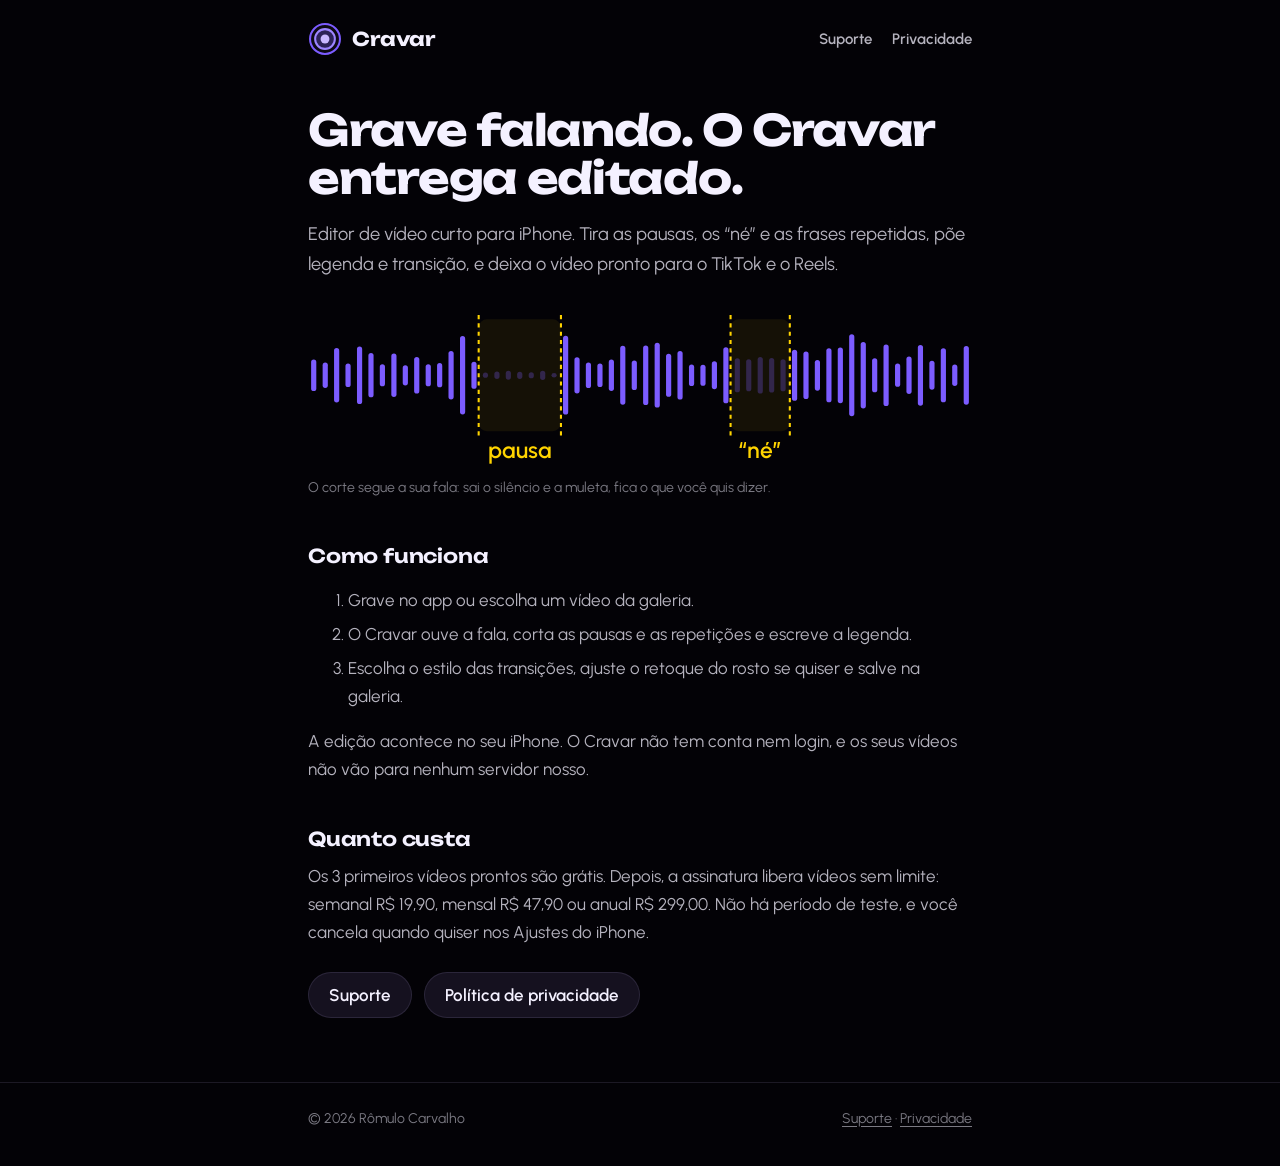
==== index.html @ a5cb66d9 "Site do Cravar: início, suporte e política de privacidade" ====
<!doctype html>
<html lang="pt-BR">
<head>
<meta charset="utf-8">
<meta name="viewport" content="width=device-width, initial-scale=1, viewport-fit=cover">
<title>Cravar</title>
<meta name="description" content="Editor de vídeo curto para iPhone: tira as pausas, os “né” e as frases repetidas, põe legenda e transição, e entrega pronto para o TikTok e o Reels.">
<meta name="theme-color" content="#030206">
<link rel="icon" href="icon.png" type="image/png">
<link rel="apple-touch-icon" href="icon.png">
<link rel="preconnect" href="https://fonts.googleapis.com">
<link rel="preconnect" href="https://fonts.gstatic.com" crossorigin>
<link href="https://fonts.googleapis.com/css2?family=Unbounded:wght@600;700&family=Urbanist:wght@400;600&display=swap" rel="stylesheet">
<link rel="stylesheet" href="style.css">
</head>
<body>
<header class="wrap top">
  <a class="brand" href="./" aria-label="Cravar, início"><svg viewBox="0 0 100 100" aria-hidden="true"><circle cx="50" cy="50" r="44" fill="#0d0a14" stroke="#7c5cff" stroke-width="6"/><circle cx="50" cy="50" r="29" fill="#2c2257" stroke="#9d85ff" stroke-width="6"/><circle cx="50" cy="50" r="13" fill="#c9b8ff"/></svg>Cravar</a>
  <nav class="nav" aria-label="Páginas"><a href="suporte/">Suporte</a><a href="privacidade/">Privacidade</a></nav>
</header>

<main class="wrap">
  <h1>Grave falando. O Cravar entrega editado.</h1>
  <p class="lede">Editor de vídeo curto para iPhone. Tira as pausas, os “né” e as frases repetidas, põe legenda e transição, e deixa o vídeo pronto para o TikTok e o Reels.</p>

  <figure class="wave">
    <svg viewBox="0 0 640 148" role="img" aria-label="Onda de uma fala com uma pausa e um “né” marcados para sair"><style>.wave rect{fill:#7c5cff}.wave rect.cut{opacity:.28}.wave .zone{fill:rgba(255,212,0,.07)}.wave .edge{stroke:#ffd400;stroke-width:2;stroke-dasharray:4 4}.wave text{fill:#ffd400;font:600 22px Urbanist,system-ui,sans-serif}</style><rect class="zone" x="164.5" y="6" width="79.2" height="108" rx="8"/><line class="edge" x1="164.5" y1="2" x2="164.5" y2="118"/><line class="edge" x1="243.8" y1="2" x2="243.8" y2="118"/><text x="204.1" y="140" text-anchor="middle">pausa</text><rect class="zone" x="407.3" y="6" width="57.2" height="108" rx="8"/><line class="edge" x1="407.3" y1="2" x2="407.3" y2="118"/><line class="edge" x1="464.4" y1="2" x2="464.4" y2="118"/><text x="435.9" y="140" text-anchor="middle">“né”</text><rect x="3.0" y="44.8" width="5" height="30.5" rx="2.5"/><rect x="14.1" y="47.8" width="5" height="24.4" rx="2.5"/><rect x="25.1" y="33.8" width="5" height="52.4" rx="2.5"/><rect x="36.1" y="48.7" width="5" height="22.6" rx="2.5"/><rect x="47.2" y="32.3" width="5" height="55.4" rx="2.5"/><rect x="58.2" y="38.6" width="5" height="42.7" rx="2.5"/><rect x="69.2" y="49.3" width="5" height="21.4" rx="2.5"/><rect x="80.3" y="39.0" width="5" height="41.9" rx="2.5"/><rect x="91.3" y="50.3" width="5" height="19.5" rx="2.5"/><rect x="102.3" y="42.4" width="5" height="35.2" rx="2.5"/><rect x="113.4" y="49.3" width="5" height="21.3" rx="2.5"/><rect x="124.4" y="48.3" width="5" height="23.3" rx="2.5"/><rect x="135.4" y="36.6" width="5" height="46.7" rx="2.5"/><rect x="146.5" y="22.2" width="5" height="75.6" rx="2.5"/><rect x="157.5" y="47.1" width="5" height="25.9" rx="2.5"/><rect class="cut" x="168.5" y="57.4" width="5" height="5.1" rx="2.5"/><rect class="cut" x="179.6" y="56.4" width="5" height="7.1" rx="2.5"/><rect class="cut" x="190.6" y="55.6" width="5" height="8.7" rx="2.5"/><rect class="cut" x="201.6" y="56.6" width="5" height="6.9" rx="2.5"/><rect class="cut" x="212.7" y="57.0" width="5" height="6.0" rx="2.5"/><rect class="cut" x="223.7" y="55.6" width="5" height="8.9" rx="2.5"/><rect class="cut" x="234.7" y="57.9" width="5" height="4.2" rx="2.5"/><rect x="245.8" y="22.0" width="5" height="75.9" rx="2.5"/><rect x="256.8" y="42.6" width="5" height="34.9" rx="2.5"/><rect x="267.8" y="47.6" width="5" height="24.8" rx="2.5"/><rect x="278.9" y="48.7" width="5" height="22.6" rx="2.5"/><rect x="289.9" y="44.9" width="5" height="30.2" rx="2.5"/><rect x="300.9" y="31.6" width="5" height="56.8" rx="2.5"/><rect x="312.0" y="45.7" width="5" height="28.6" rx="2.5"/><rect x="323.0" y="31.3" width="5" height="57.4" rx="2.5"/><rect x="334.1" y="28.7" width="5" height="62.5" rx="2.5"/><rect x="345.1" y="39.2" width="5" height="41.6" rx="2.5"/><rect x="356.1" y="36.7" width="5" height="46.7" rx="2.5"/><rect x="367.2" y="49.7" width="5" height="20.7" rx="2.5"/><rect x="378.2" y="49.9" width="5" height="20.3" rx="2.5"/><rect x="389.2" y="46.6" width="5" height="26.8" rx="2.5"/><rect x="400.3" y="32.9" width="5" height="54.2" rx="2.5"/><rect class="cut" x="411.3" y="43.6" width="5" height="32.8" rx="2.5"/><rect class="cut" x="422.3" y="44.5" width="5" height="31.0" rx="2.5"/><rect class="cut" x="433.4" y="42.3" width="5" height="35.4" rx="2.5"/><rect class="cut" x="444.4" y="43.4" width="5" height="33.3" rx="2.5"/><rect class="cut" x="455.4" y="44.6" width="5" height="30.8" rx="2.5"/><rect x="466.5" y="35.4" width="5" height="49.3" rx="2.5"/><rect x="477.5" y="37.1" width="5" height="45.8" rx="2.5"/><rect x="488.5" y="45.2" width="5" height="29.7" rx="2.5"/><rect x="499.6" y="34.0" width="5" height="52.0" rx="2.5"/><rect x="510.6" y="33.2" width="5" height="53.7" rx="2.5"/><rect x="521.6" y="20.5" width="5" height="78.9" rx="2.5"/><rect x="532.7" y="27.9" width="5" height="64.1" rx="2.5"/><rect x="543.7" y="43.5" width="5" height="33.0" rx="2.5"/><rect x="554.7" y="30.3" width="5" height="59.4" rx="2.5"/><rect x="565.8" y="48.7" width="5" height="22.5" rx="2.5"/><rect x="576.8" y="42.0" width="5" height="36.0" rx="2.5"/><rect x="587.8" y="30.8" width="5" height="58.5" rx="2.5"/><rect x="598.9" y="46.1" width="5" height="27.8" rx="2.5"/><rect x="609.9" y="33.9" width="5" height="52.2" rx="2.5"/><rect x="620.9" y="49.7" width="5" height="20.6" rx="2.5"/><rect x="632.0" y="31.7" width="5" height="56.7" rx="2.5"/></svg>
    <figcaption>O corte segue a sua fala: sai o silêncio e a muleta, fica o que você quis dizer.</figcaption>
  </figure>

  <h2>Como funciona</h2>
  <ol>
    <li>Grave no app ou escolha um vídeo da galeria.</li>
    <li>O Cravar ouve a fala, corta as pausas e as repetições e escreve a legenda.</li>
    <li>Escolha o estilo das transições, ajuste o retoque do rosto se quiser e salve na galeria.</li>
  </ol>
  <p>A edição acontece no seu iPhone. O Cravar não tem conta nem login, e os seus vídeos não vão para nenhum servidor nosso.</p>

  <h2>Quanto custa</h2>
  <p>Os 3 primeiros vídeos prontos são grátis. Depois, a assinatura libera vídeos sem limite: semanal R$&nbsp;19,90, mensal R$&nbsp;47,90 ou anual R$&nbsp;299,00. Não há período de teste, e você cancela quando quiser nos Ajustes do iPhone.</p>

  <div class="links">
    <a class="btn" href="suporte/">Suporte</a>
    <a class="btn" href="privacidade/">Política de privacidade</a>
  </div>
</main>

<footer>
  <div class="wrap"><span>© 2026 Rômulo Carvalho</span><span><a href="suporte/">Suporte</a> · <a href="privacidade/">Privacidade</a></span></div>
</footer>
</body>
</html>
---- style.css ----
/* Cravar: preto profundo, violeta como assinatura, amarelo só onde a edição acontece (o mesmo do app). */
:root {
  --bg: #030206;
  --surface: #0d0a14;
  --surface2: #15111f;
  --line: rgba(201, 184, 255, 0.12);
  --text: #f4f1ff;
  --text2: rgba(244, 241, 255, 0.74);
  --text3: rgba(244, 241, 255, 0.5);
  --accent: #7c5cff;
  --accent2: #9d85ff;
  --soft: #c9b8ff;
  --gold: #ffd400;
  color-scheme: dark;
}

* { box-sizing: border-box; }

html { background: var(--bg); }

body {
  margin: 0;
  background: var(--bg);
  color: var(--text2);
  font: 400 17px/1.65 "Urbanist", system-ui, -apple-system, "Segoe UI", sans-serif;
  -webkit-font-smoothing: antialiased;
}

.wrap {
  max-width: 44rem;
  margin: 0 auto;
  padding-inline: 20px;
}

a { color: var(--soft); text-underline-offset: 3px; }
a:hover { color: var(--text); }
a:focus-visible { outline: 2px solid var(--gold); outline-offset: 3px; border-radius: 4px; }

/* topo */
.top {
  display: flex;
  align-items: center;
  justify-content: space-between;
  gap: 16px;
  padding-block: 22px;
  flex-wrap: wrap;
}
.brand {
  display: inline-flex;
  align-items: center;
  gap: 10px;
  color: var(--text);
  text-decoration: none;
  font: 700 19px/1 "Unbounded", system-ui, sans-serif;
  letter-spacing: -0.02em;
}
.brand svg { width: 34px; height: 34px; flex: none; }
.nav { display: flex; gap: 20px; font-weight: 600; font-size: 15px; }
.nav a { color: var(--text2); text-decoration: none; }
.nav a[aria-current="page"] { color: var(--text); box-shadow: inset 0 -2px 0 var(--accent); }

/* títulos */
h1, h2, h3 { color: var(--text); font-family: "Unbounded", system-ui, sans-serif; text-wrap: balance; }
h1 { font-weight: 700; font-size: clamp(1.9rem, 5.2vw, 2.7rem); line-height: 1.12; letter-spacing: -0.03em; margin: 0 0 16px; }
h2 { font-weight: 600; font-size: 1.2rem; line-height: 1.3; letter-spacing: -0.01em; margin: 44px 0 10px; }
h3 { font-weight: 600; font-size: 1.02rem; line-height: 1.35; margin: 30px 0 6px; }
p, li { max-width: 65ch; }
p { margin: 0 0 14px; }
ul { padding-left: 1.2em; margin: 0 0 14px; }
li { margin-bottom: 6px; }
strong { color: var(--text); font-weight: 600; }

.lede { font-size: 1.14rem; color: var(--text2); }
.meta { color: var(--text3); font-size: 15px; }

main { padding-block: 28px 64px; }

/* contato em destaque no suporte */
.contact {
  margin: 26px 0 8px;
  padding: 20px 22px;
  border: 1px solid var(--line);
  border-left: 3px solid var(--accent);
  border-radius: 14px;
  background: var(--surface);
}
.contact p { margin: 0 0 6px; }
.contact .addr { font: 600 1.15rem/1.4 "Urbanist", system-ui, sans-serif; color: var(--text); word-break: break-all; }

/* a fala com as pausas cortadas, na página inicial */
.wave { margin: 34px 0 10px; }
.wave svg { display: block; width: 100%; height: auto; max-width: 100%; }
.wave figcaption { color: var(--text3); font-size: 14px; margin-top: 10px; }

.links { display: flex; flex-wrap: wrap; gap: 12px; margin-top: 26px; }
.btn {
  display: inline-flex;
  align-items: center;
  min-height: 46px;
  padding: 0 20px;
  border-radius: 999px;
  border: 1px solid var(--line);
  background: var(--surface2);
  color: var(--text);
  text-decoration: none;
  font-weight: 600;
}
.btn:hover { border-color: var(--accent2); color: var(--text); }

footer {
  border-top: 1px solid var(--line);
  padding-block: 24px 36px;
  color: var(--text3);
  font-size: 14px;
}
footer .wrap { display: flex; flex-wrap: wrap; gap: 8px 22px; justify-content: space-between; }
footer a { color: var(--text3); }

@media (max-width: 420px) {
  body { font-size: 16px; }
  .nav { gap: 16px; }
}
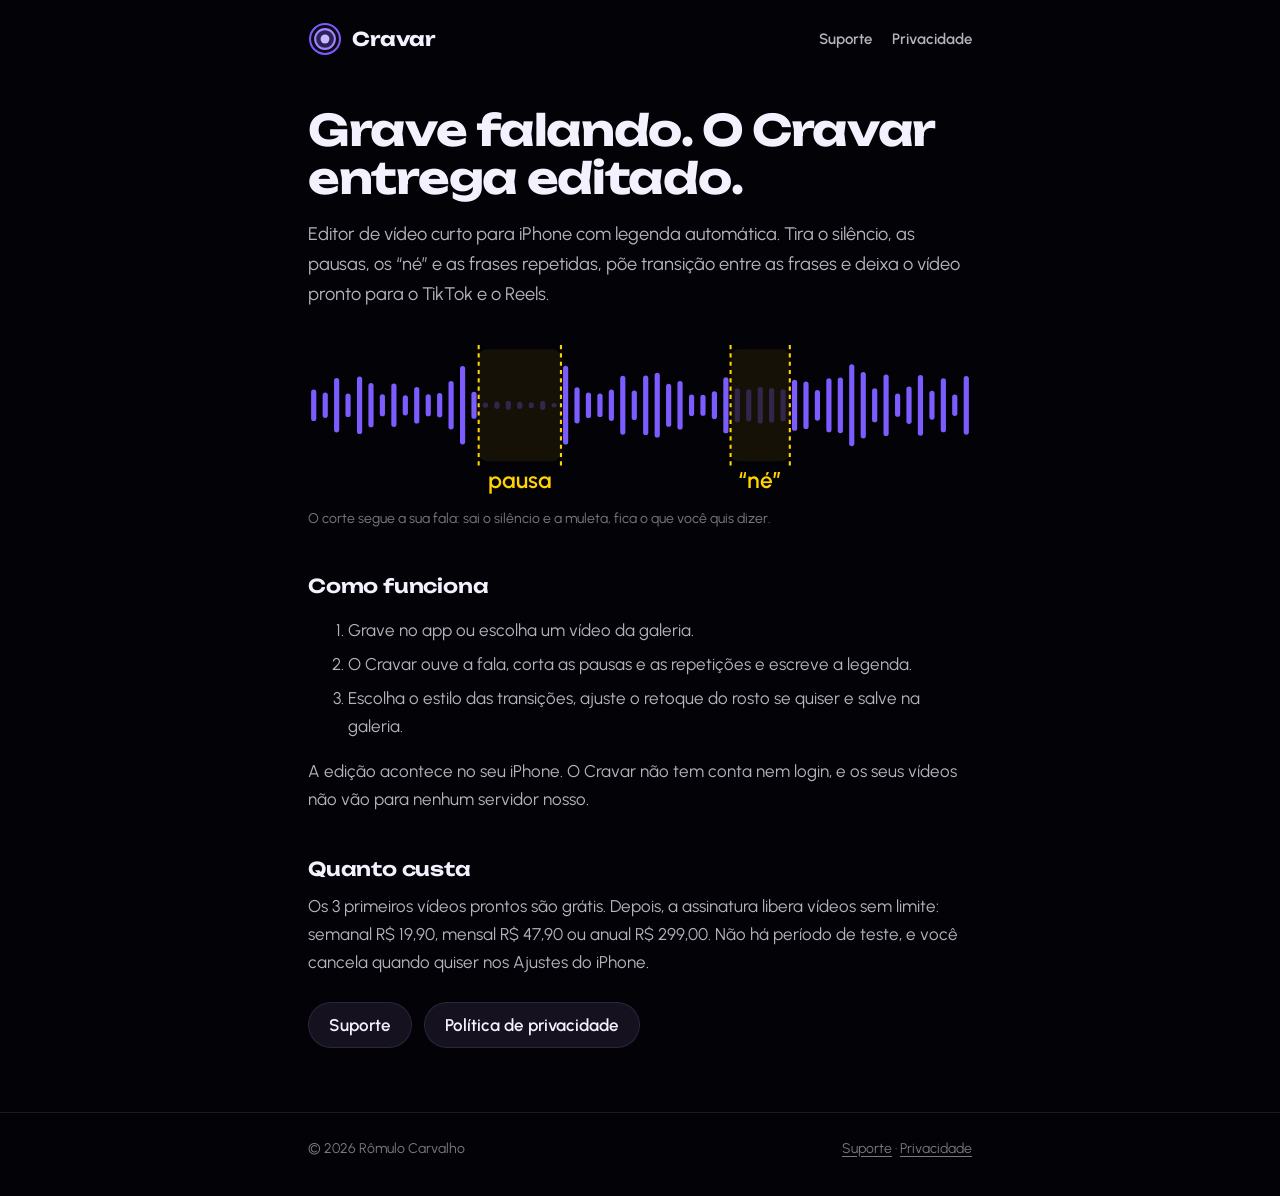
==== commit c61703f7: "Site: termos da busca no título e na descrição, dados estruturados do app e llms.txt" ====
--- a/index.html
+++ b/index.html
@@ -3,8 +3,8 @@
 <head>
 <meta charset="utf-8">
 <meta name="viewport" content="width=device-width, initial-scale=1, viewport-fit=cover">
-<title>Cravar</title>
-<meta name="description" content="Editor de vídeo curto para iPhone: tira as pausas, os “né” e as frases repetidas, põe legenda e transição, e entrega pronto para o TikTok e o Reels.">
+<title>Cravar: legenda automática e vídeo sem pausas no iPhone</title>
+<meta name="description" content="Cravar é um app de iPhone que faz legenda automática e tira as pausas, o silêncio, os “né” e as frases repetidas do seu vídeo falado, com transição entre as frases. Pronto para o TikTok e o Reels.">
 <meta name="theme-color" content="#030206">
 <link rel="icon" href="icon.png" type="image/png">
 <link rel="apple-touch-icon" href="icon.png">
@@ -12,6 +12,7 @@
 <link rel="preconnect" href="https://fonts.gstatic.com" crossorigin>
 <link href="https://fonts.googleapis.com/css2?family=Unbounded:wght@600;700&family=Urbanist:wght@400;600&display=swap" rel="stylesheet">
 <link rel="stylesheet" href="style.css">
+<script type="application/ld+json">{"@context": "https://schema.org", "@type": "MobileApplication", "name": "Cravar: Legenda Automática", "alternateName": "Cravar", "description": "Editor de vídeo falado para iPhone: legenda automática, corte do silêncio, das pausas, dos “né” e das frases repetidas, transição entre as frases e retoque leve do rosto. A edição acontece no iPhone, sem conta e sem login.", "operatingSystem": "iOS", "applicationCategory": "MultimediaApplication", "inLanguage": "pt-BR", "url": "https://romulorgc.github.io/cravar/", "author": {"@type": "Person", "name": "Rômulo Carvalho"}, "offers": {"@type": "Offer", "price": "0", "priceCurrency": "BRL", "description": "3 vídeos prontos grátis; depois assinatura semanal, mensal ou anual."}, "featureList": ["Legenda automática em português", "Remove silêncio e pausas", "Tira “né” e frases repetidas", "7 estilos de transição", "Retoque leve do rosto com intensidade", "Sem conta e sem login"]}</script>
 </head>
 <body>
 <header class="wrap top">
@@ -21,7 +22,7 @@
 
 <main class="wrap">
   <h1>Grave falando. O Cravar entrega editado.</h1>
-  <p class="lede">Editor de vídeo curto para iPhone. Tira as pausas, os “né” e as frases repetidas, põe legenda e transição, e deixa o vídeo pronto para o TikTok e o Reels.</p>
+  <p class="lede">Editor de vídeo curto para iPhone com legenda automática. Tira o silêncio, as pausas, os “né” e as frases repetidas, põe transição entre as frases e deixa o vídeo pronto para o TikTok e o Reels.</p>
 
   <figure class="wave">
     <svg viewBox="0 0 640 148" role="img" aria-label="Onda de uma fala com uma pausa e um “né” marcados para sair"><style>.wave rect{fill:#7c5cff}.wave rect.cut{opacity:.28}.wave .zone{fill:rgba(255,212,0,.07)}.wave .edge{stroke:#ffd400;stroke-width:2;stroke-dasharray:4 4}.wave text{fill:#ffd400;font:600 22px Urbanist,system-ui,sans-serif}</style><rect class="zone" x="164.5" y="6" width="79.2" height="108" rx="8"/><line class="edge" x1="164.5" y1="2" x2="164.5" y2="118"/><line class="edge" x1="243.8" y1="2" x2="243.8" y2="118"/><text x="204.1" y="140" text-anchor="middle">pausa</text><rect class="zone" x="407.3" y="6" width="57.2" height="108" rx="8"/><line class="edge" x1="407.3" y1="2" x2="407.3" y2="118"/><line class="edge" x1="464.4" y1="2" x2="464.4" y2="118"/><text x="435.9" y="140" text-anchor="middle">“né”</text><rect x="3.0" y="44.8" width="5" height="30.5" rx="2.5"/><rect x="14.1" y="47.8" width="5" height="24.4" rx="2.5"/><rect x="25.1" y="33.8" width="5" height="52.4" rx="2.5"/><rect x="36.1" y="48.7" width="5" height="22.6" rx="2.5"/><rect x="47.2" y="32.3" width="5" height="55.4" rx="2.5"/><rect x="58.2" y="38.6" width="5" height="42.7" rx="2.5"/><rect x="69.2" y="49.3" width="5" height="21.4" rx="2.5"/><rect x="80.3" y="39.0" width="5" height="41.9" rx="2.5"/><rect x="91.3" y="50.3" width="5" height="19.5" rx="2.5"/><rect x="102.3" y="42.4" width="5" height="35.2" rx="2.5"/><rect x="113.4" y="49.3" width="5" height="21.3" rx="2.5"/><rect x="124.4" y="48.3" width="5" height="23.3" rx="2.5"/><rect x="135.4" y="36.6" width="5" height="46.7" rx="2.5"/><rect x="146.5" y="22.2" width="5" height="75.6" rx="2.5"/><rect x="157.5" y="47.1" width="5" height="25.9" rx="2.5"/><rect class="cut" x="168.5" y="57.4" width="5" height="5.1" rx="2.5"/><rect class="cut" x="179.6" y="56.4" width="5" height="7.1" rx="2.5"/><rect class="cut" x="190.6" y="55.6" width="5" height="8.7" rx="2.5"/><rect class="cut" x="201.6" y="56.6" width="5" height="6.9" rx="2.5"/><rect class="cut" x="212.7" y="57.0" width="5" height="6.0" rx="2.5"/><rect class="cut" x="223.7" y="55.6" width="5" height="8.9" rx="2.5"/><rect class="cut" x="234.7" y="57.9" width="5" height="4.2" rx="2.5"/><rect x="245.8" y="22.0" width="5" height="75.9" rx="2.5"/><rect x="256.8" y="42.6" width="5" height="34.9" rx="2.5"/><rect x="267.8" y="47.6" width="5" height="24.8" rx="2.5"/><rect x="278.9" y="48.7" width="5" height="22.6" rx="2.5"/><rect x="289.9" y="44.9" width="5" height="30.2" rx="2.5"/><rect x="300.9" y="31.6" width="5" height="56.8" rx="2.5"/><rect x="312.0" y="45.7" width="5" height="28.6" rx="2.5"/><rect x="323.0" y="31.3" width="5" height="57.4" rx="2.5"/><rect x="334.1" y="28.7" width="5" height="62.5" rx="2.5"/><rect x="345.1" y="39.2" width="5" height="41.6" rx="2.5"/><rect x="356.1" y="36.7" width="5" height="46.7" rx="2.5"/><rect x="367.2" y="49.7" width="5" height="20.7" rx="2.5"/><rect x="378.2" y="49.9" width="5" height="20.3" rx="2.5"/><rect x="389.2" y="46.6" width="5" height="26.8" rx="2.5"/><rect x="400.3" y="32.9" width="5" height="54.2" rx="2.5"/><rect class="cut" x="411.3" y="43.6" width="5" height="32.8" rx="2.5"/><rect class="cut" x="422.3" y="44.5" width="5" height="31.0" rx="2.5"/><rect class="cut" x="433.4" y="42.3" width="5" height="35.4" rx="2.5"/><rect class="cut" x="444.4" y="43.4" width="5" height="33.3" rx="2.5"/><rect class="cut" x="455.4" y="44.6" width="5" height="30.8" rx="2.5"/><rect x="466.5" y="35.4" width="5" height="49.3" rx="2.5"/><rect x="477.5" y="37.1" width="5" height="45.8" rx="2.5"/><rect x="488.5" y="45.2" width="5" height="29.7" rx="2.5"/><rect x="499.6" y="34.0" width="5" height="52.0" rx="2.5"/><rect x="510.6" y="33.2" width="5" height="53.7" rx="2.5"/><rect x="521.6" y="20.5" width="5" height="78.9" rx="2.5"/><rect x="532.7" y="27.9" width="5" height="64.1" rx="2.5"/><rect x="543.7" y="43.5" width="5" height="33.0" rx="2.5"/><rect x="554.7" y="30.3" width="5" height="59.4" rx="2.5"/><rect x="565.8" y="48.7" width="5" height="22.5" rx="2.5"/><rect x="576.8" y="42.0" width="5" height="36.0" rx="2.5"/><rect x="587.8" y="30.8" width="5" height="58.5" rx="2.5"/><rect x="598.9" y="46.1" width="5" height="27.8" rx="2.5"/><rect x="609.9" y="33.9" width="5" height="52.2" rx="2.5"/><rect x="620.9" y="49.7" width="5" height="20.6" rx="2.5"/><rect x="632.0" y="31.7" width="5" height="56.7" rx="2.5"/></svg>
